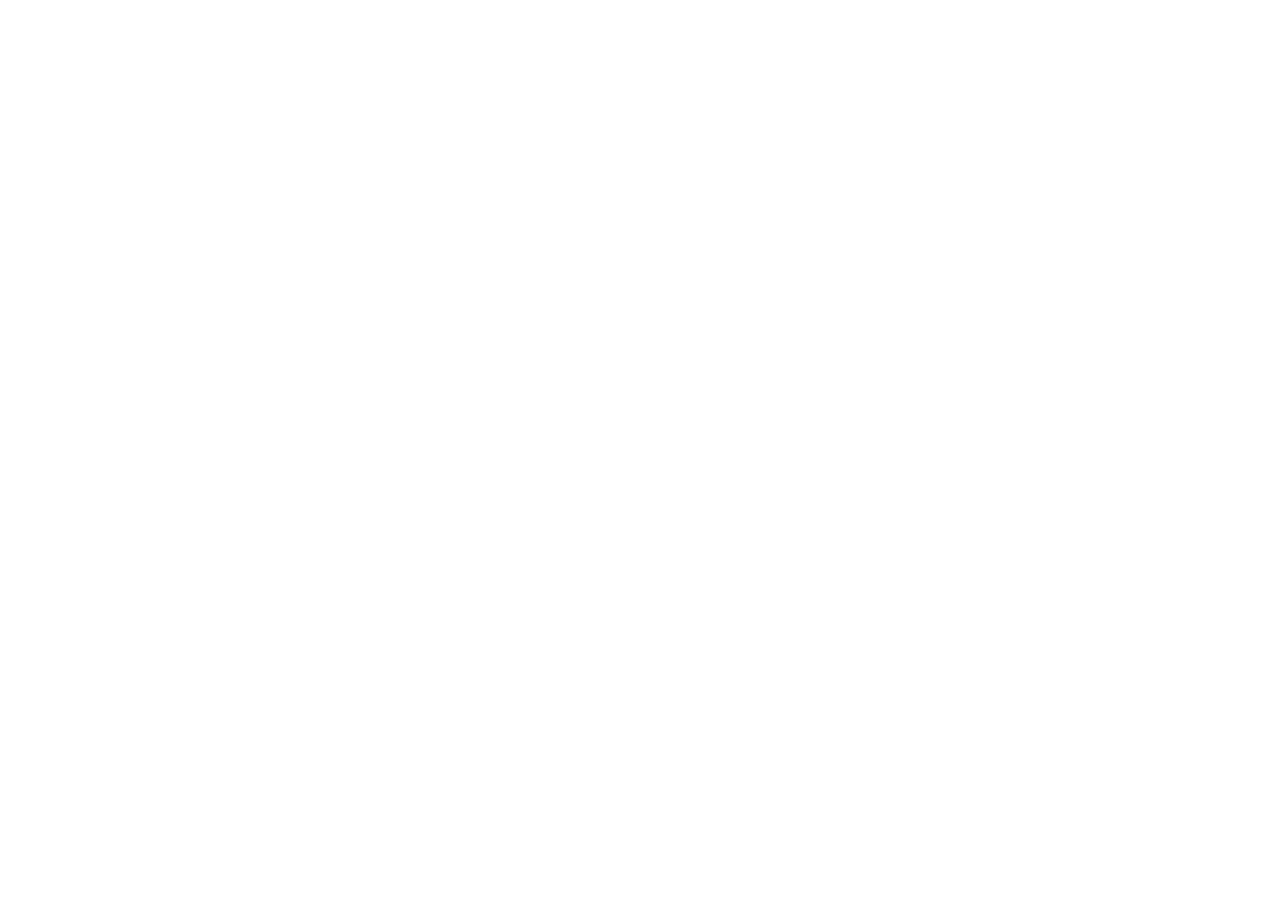
==== BootstrapPageHW/BootstrapPageHW.html @ 44b82c54 "Adding HWs" ====
<!DOCTYPE html>
<html lang="en">
<head>
	<meta charset="utf-8"/>
	<meta name="viewport" content="width=device-width, initial-scale=1.0">
    <link href="https://cdn.jsdelivr.net/npm/bootstrap@5.3.8/dist/css/bootstrap.min.css" rel="stylesheet" integrity="sha384-sRIl4kxILFvY47J16cr9ZwB07vP4J8+LH7qKQnuqkuIAvNWLzeN8tE5YBujZqJLB" crossorigin="anonymous">
	<link rel="stylesheet" type="text/css" href="./css/active.css">
    <title>Jett McHugh - Bootstrap Page</title>
</head>
<body>
    <script src="https://cdn.jsdelivr.net/npm/bootstrap@5.3.8/dist/js/bootstrap.bundle.min.js" integrity="sha384-FKyoEForCGlyvwx9Hj09JcYn3nv7wiPVlz7YYwJrWVcXK/BmnVDxM+D2scQbITxI" crossorigin="anonymous"></script>
</body>
</html>
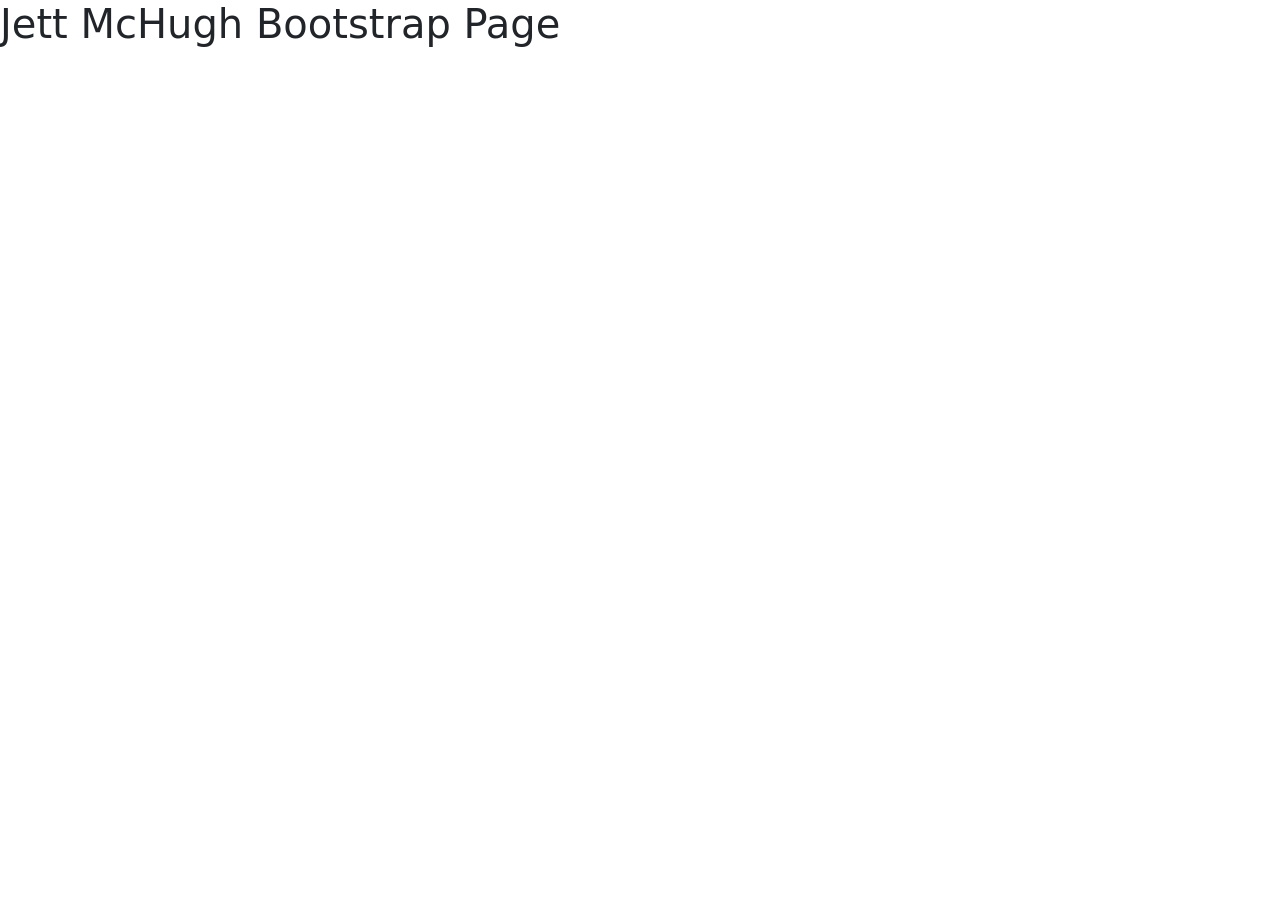
==== commit 7ca610c4: "updating basic HW pages" ====
--- a/BootstrapPageHW/BootstrapPageHW.html
+++ b/BootstrapPageHW/BootstrapPageHW.html
@@ -8,6 +8,7 @@
     <title>Jett McHugh - Bootstrap Page</title>
 </head>
 <body>
+    <h1>Jett McHugh Bootstrap Page</h1>
     <script src="https://cdn.jsdelivr.net/npm/bootstrap@5.3.8/dist/js/bootstrap.bundle.min.js" integrity="sha384-FKyoEForCGlyvwx9Hj09JcYn3nv7wiPVlz7YYwJrWVcXK/BmnVDxM+D2scQbITxI" crossorigin="anonymous"></script>
 </body>
 </html>
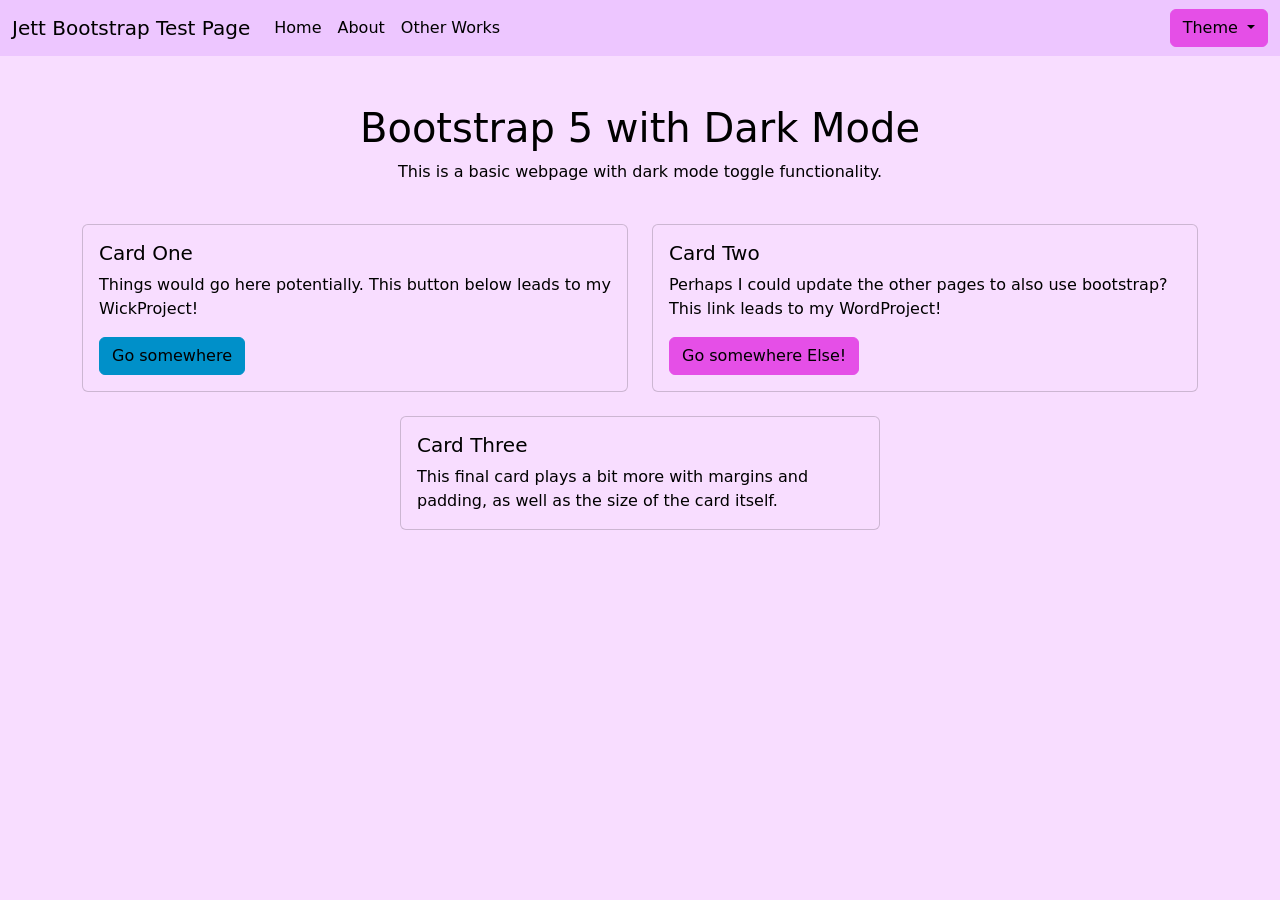
==== commit cc324ce2: "Adding all unuploaded HW assignments includes the basic bootstrap page, the youtube imbed page, and " ====
--- a/BootstrapPageHW/BootstrapPageHW.html
+++ b/BootstrapPageHW/BootstrapPageHW.html
@@ -1,14 +1,178 @@
 <!DOCTYPE html>
 <html lang="en">
 <head>
-	<meta charset="utf-8"/>
-	<meta name="viewport" content="width=device-width, initial-scale=1.0">
-    <link href="https://cdn.jsdelivr.net/npm/bootstrap@5.3.8/dist/css/bootstrap.min.css" rel="stylesheet" integrity="sha384-sRIl4kxILFvY47J16cr9ZwB07vP4J8+LH7qKQnuqkuIAvNWLzeN8tE5YBujZqJLB" crossorigin="anonymous">
-	<link rel="stylesheet" type="text/css" href="./css/active.css">
-    <title>Jett McHugh - Bootstrap Page</title>
+    <meta charset="UTF-8">
+    <meta name="viewport" content="width=device-width, initial-scale=1.0">
+    <title>Bootstrap 5 Dark Mode Test</title>
+    <link href="https://cdn.jsdelivr.net/npm/bootstrap@5.3.3/dist/css/bootstrap.min.css" rel="stylesheet">
+    <style>
+        /* Light mode colors */
+        [data-bs-theme="light"] {
+            --bs-body-bg: #f8ddff; /* Pale lavender background */
+            --bs-body-color: #000000; /* Black text */
+            /*--bs-primary: #87ceeb; /* Sky blue for buttons */
+            /*--bs-secondary: #b0c4de; /* Light steel blue for secondary */
+        }
+
+        /* Dark mode colors */
+        [data-bs-theme="dark"] {
+            --bs-body-bg: #2f1b3d; /* Deep gray-purple background */
+            --bs-body-color: #ffffff; /* White text */
+            /*--bs-primary: #add8e6; /* Light blue for buttons */
+            /*--bs-secondary: #778899; /* Light slate gray for secondary */
+        }
+
+        /* Navbar custom colors */
+        [data-bs-theme="light"] .navbar-light {
+            background-color: #edc6ff !important; /* Pale lavender for light navbar */
+            --bs-navbar-color: #000000;
+            --bs-navbar-brand-color: #000000;
+            --bs-nav-link-color: #000000;
+        }
+
+        [data-bs-theme="dark"] .navbar-dark {
+            background-color: #4b0082 !important; /* Deep purple for dark navbar */
+            --bs-navbar-color: #ffffff;
+            --bs-navbar-brand-color: #ffffff;
+            --bs-nav-link-color: #ffffff;
+        }
+        .btn-custom1 {
+            --bs-btn-bg: #0090c9; /* Sky blue */
+            --bs-btn-border-color: #0090c9;
+            --bs-btn-color: #000000;
+            --bs-btn-hover-bg: #00668e;
+            --bs-btn-hover-border-color: #00668e;
+        }
+        .btn-custom2 {
+            --bs-btn-bg: #e54fe7; /* Pink*/
+            --bs-btn-border-color: #e54fe7;
+            --bs-btn-color: #000000;
+            --bs-btn-hover-bg: #bc44be;
+            --bs-btn-hover-border-color: #bc44be;
+        }
+        [data-bs-theme="dark"] .btn-custom1 {
+            --bs-btn-bg: #add8e6; /* Light blue */
+            --bs-btn-border-color: #add8e6;
+            --bs-btn-color: #000000;
+            --bs-btn-hover-bg: #71b8d4;
+            --bs-btn-hover-border-color: #71b8d4;
+        }
+        [data-bs-theme="dark"] .btn-custom2 {
+            --bs-btn-bg: #f37ff5;
+            --bs-btn-border-color: #f37ff5;
+            --bs-btn-color: #000000;
+            --bs-btn-hover-bg: #fb95fd;
+            --bs-btn-hover-border-color: #fb95fd;
+        }
+    </style>
 </head>
 <body>
-    <h1>Jett McHugh Bootstrap Page</h1>
+    <!-- Navbar -->
+    <nav class="navbar navbar-expand-lg navbar-light bg-light">
+        <div class="container-fluid">
+            <a class="navbar-brand">Jett Bootstrap Test Page</a>
+            <button class="navbar-toggler" type="button" data-bs-toggle="collapse" data-bs-target="#navbarNav">
+                <span class="navbar-toggler-icon"></span>
+            </button>
+            <div class="collapse navbar-collapse" id="navbarNav">
+                <ul class="navbar-nav me-auto">
+                    <li class="nav-item">
+                        <a class="nav-link active" href="../index.html">Home</a>
+                    </li>
+                    <li class="nav-item">
+                        <a class="nav-link" href="../ResumePageHW/Resume.html">About</a>
+                    </li>
+                    <li class="nav-item">
+                        <a class="nav-link" href="https://github.com/UnciaCoding?tab=repositories">Other Works</a>
+                    </li>
+                </ul>
+                <!-- Dark Mode Dropdown -->
+                <div class="dropdown">
+                    <button class="btn btn-custom2 dropdown-toggle" type="button" id="themeDropdown" data-bs-toggle="dropdown" aria-expanded="false">
+                        <i class="bi bi-moon-fill"></i> Theme
+                    </button>
+                    <ul class="dropdown-menu dropdown-menu-end" aria-labelledby="themeDropdown">
+                        <li><a class="dropdown-item" href="#" id="lightTheme"><i class="bi bi-sun-fill"></i> Light Mode</a></li>
+                        <li><a class="dropdown-item" href="#" id="darkTheme"><i class="bi bi-moon-fill"></i> Dark Mode</a></li>
+                    </ul>
+                </div>
+            </div>
+        </div>
+    </nav>
+
+    <!-- Main Content -->
+    <div class="container mt-5">
+        <div class="row">
+            <div class="col-12">
+                <h1 class="text-center">Bootstrap 5 with Dark Mode </h1>
+                <p class="text-center">This is a basic webpage with dark mode toggle functionality.</p>
+            </div>
+        </div>
+
+        <div class="row mt-4">
+            <div class="col-md-6">
+                <div class="card">
+                    <div class="card-body">
+                        <h5 class="card-title">Card One</h5>
+                        <p class="card-text">Things would go here potentially. This button below leads to my WickProject!</p>
+                        <a href="../WickProject/WickProject.html" class="btn btn-custom1">Go somewhere</a>
+                    </div>
+                </div>
+            </div>
+            <div class="col-md-6">
+                <div class="card">
+                    <div class="card-body">
+                        <h5 class="card-title">Card Two</h5>
+                        <p class="card-text">Perhaps I could update the other pages to also use bootstrap? This link leads to my WordProject!</p>
+                        <a href="../WordProject/WordProject.html" class="btn btn-custom2">Go somewhere Else!</a>
+                    </div>
+                </div>
+            </div>
+        </div>
+
+        <div class="card my-4 mx-auto" style="width: 30rem;">
+            <div class="card-body">
+                <h5 class="card-title">Card Three</h5>
+                <p class="card-text">This final card plays a bit more with margins and padding, as well as the size of the card itself.</p>
+            </div>
+        </div>
+    </div>
+    <script>
+        // Dark mode functionality
+        const lightThemeBtn = document.getElementById('lightTheme');
+        const darkThemeBtn = document.getElementById('darkTheme');
+        const html = document.documentElement;
+        const navbar = document.querySelector('.navbar');
+
+        // Check for saved theme preference
+        const currentTheme = localStorage.getItem('theme') || 'light';
+        setTheme(currentTheme);
+
+        lightThemeBtn.addEventListener('click', (e) => {
+            e.preventDefault();
+            setTheme('light');
+            localStorage.setItem('theme', 'light');
+        });
+
+        darkThemeBtn.addEventListener('click', (e) => {
+            e.preventDefault();
+            setTheme('dark');
+            localStorage.setItem('theme', 'dark');
+        });
+
+        function setTheme(theme) {
+            html.setAttribute('data-bs-theme', theme);
+
+            // Update navbar classes
+            if (theme === 'dark') {
+                navbar.classList.remove('navbar-light', 'bg-light');
+                navbar.classList.add('navbar-dark', 'bg-dark');
+            } else {
+                navbar.classList.remove('navbar-dark', 'bg-dark');
+                navbar.classList.add('navbar-light', 'bg-light');
+            }
+        }
+    </script>
     <script src="https://cdn.jsdelivr.net/npm/bootstrap@5.3.8/dist/js/bootstrap.bundle.min.js" integrity="sha384-FKyoEForCGlyvwx9Hj09JcYn3nv7wiPVlz7YYwJrWVcXK/BmnVDxM+D2scQbITxI" crossorigin="anonymous"></script>
 </body>
 </html>
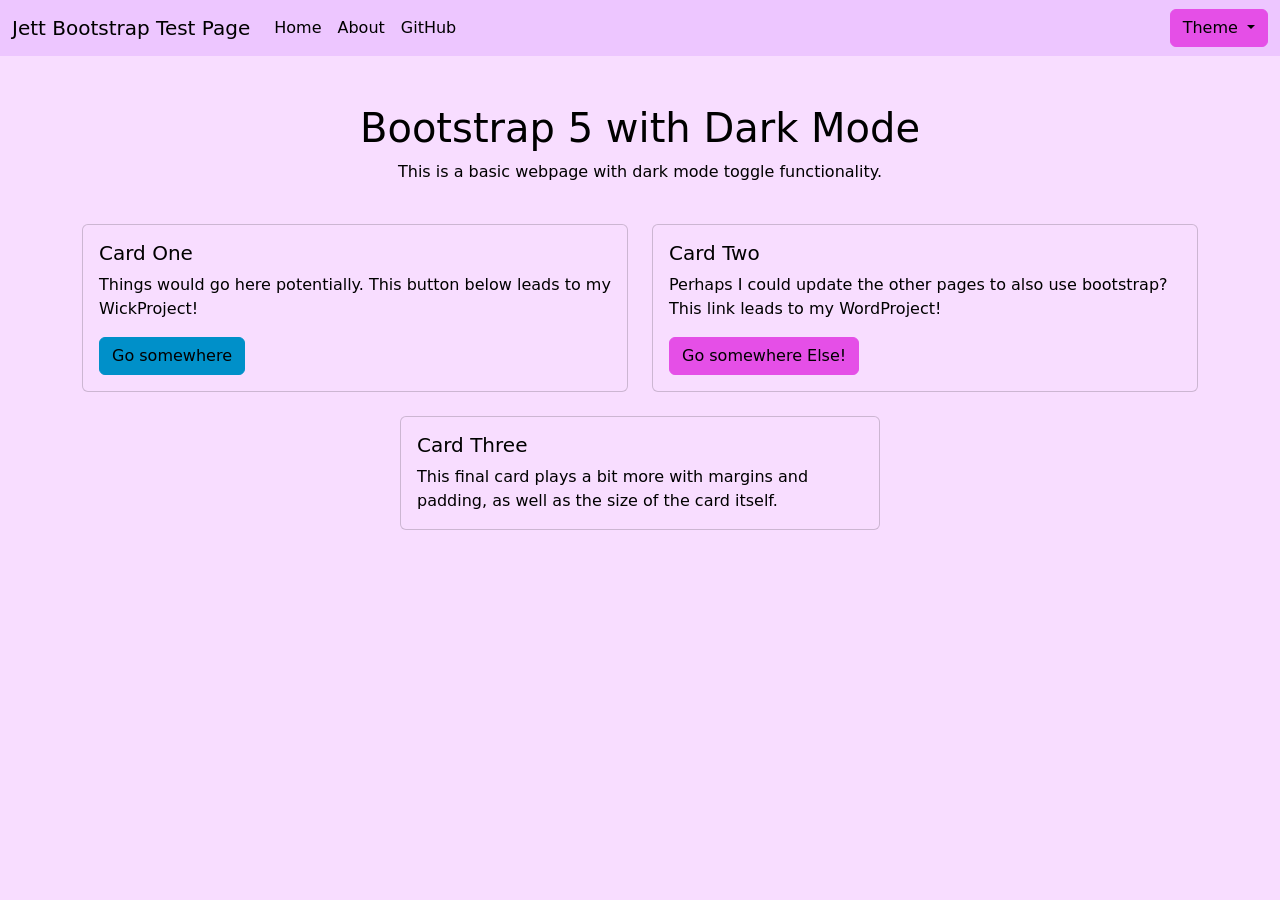
==== commit bfaceab5: "PWA Project whoops accidentally forgot to push in stages so here's the entire project all at once" ====
--- a/BootstrapPageHW/BootstrapPageHW.html
+++ b/BootstrapPageHW/BootstrapPageHW.html
@@ -10,16 +10,12 @@
         [data-bs-theme="light"] {
             --bs-body-bg: #f8ddff; /* Pale lavender background */
             --bs-body-color: #000000; /* Black text */
-            /*--bs-primary: #87ceeb; /* Sky blue for buttons */
-            /*--bs-secondary: #b0c4de; /* Light steel blue for secondary */
         }
 
         /* Dark mode colors */
         [data-bs-theme="dark"] {
             --bs-body-bg: #2f1b3d; /* Deep gray-purple background */
             --bs-body-color: #ffffff; /* White text */
-            /*--bs-primary: #add8e6; /* Light blue for buttons */
-            /*--bs-secondary: #778899; /* Light slate gray for secondary */
         }
 
         /* Navbar custom colors */
@@ -83,7 +79,7 @@
                         <a class="nav-link" href="../ResumePageHW/Resume.html">About</a>
                     </li>
                     <li class="nav-item">
-                        <a class="nav-link" href="https://github.com/UnciaCoding?tab=repositories">Other Works</a>
+                        <a class="nav-link" href="https://github.com/UnciaCoding?tab=repositories">GitHub</a>
                     </li>
                 </ul>
                 <!-- Dark Mode Dropdown -->
